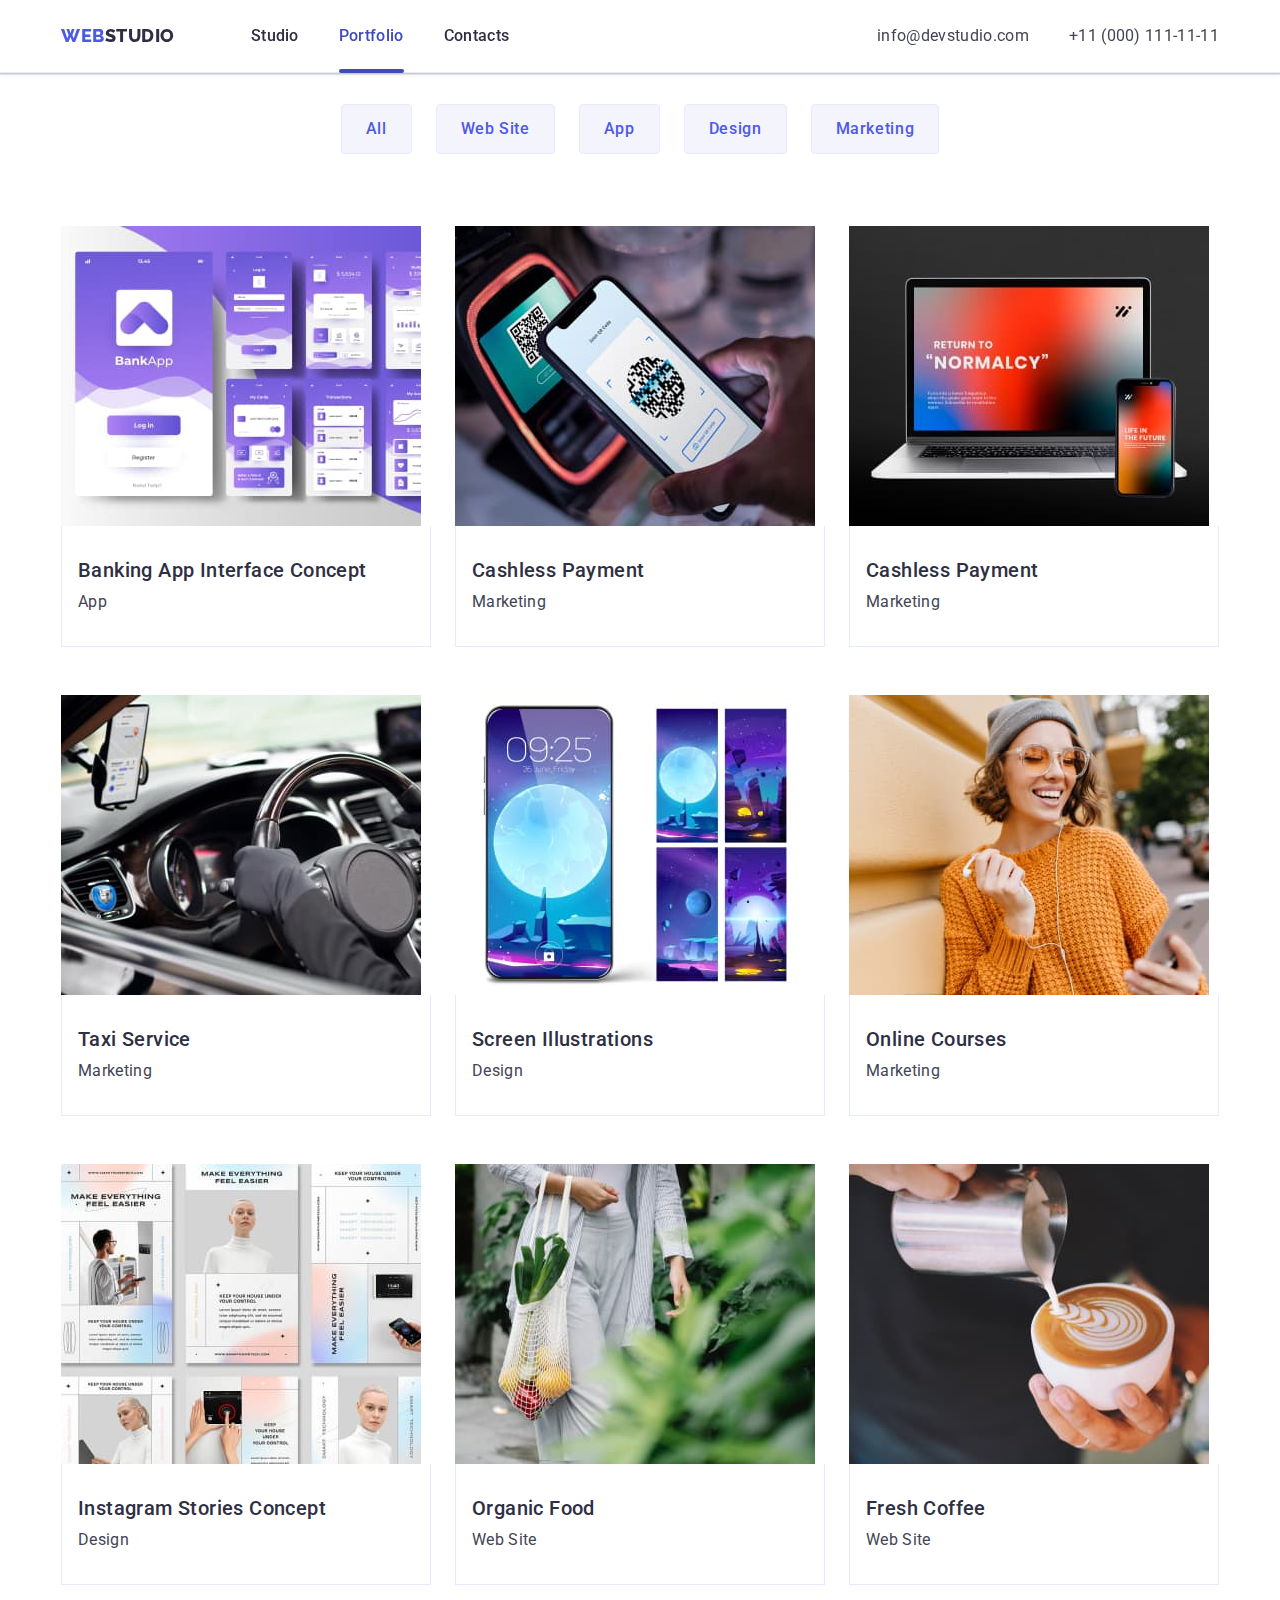
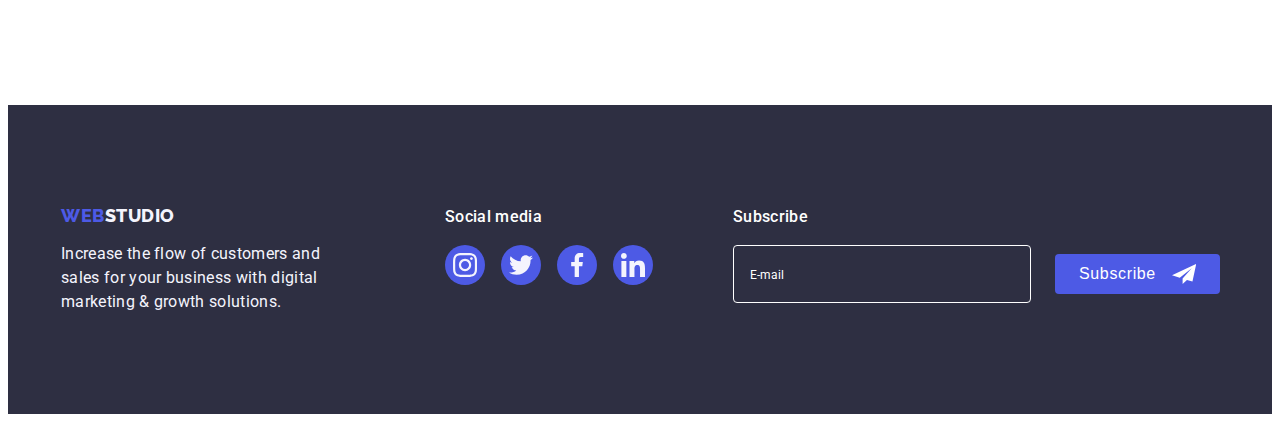
==== portfolio.html @ 30dc5c8a "Initial commit" ====
<!DOCTYPE html>
<html lang="en">
  <head>
    <meta charset="UTF-8" />
    <meta http-equiv="X-UA-Compatible" content="IE=edge" />
    <meta name="viewport" content="width=device-width, initial-scale=1.0" />
    <link rel="preconnect" href="https://fonts.googleapis.com" />
    <link rel="preconnect" href="https://fonts.gstatic.com" crossorigin />
    <link
      href="https://fonts.googleapis.com/css2?family=Raleway:wght@800&family=Roboto:wght@400;500;700;900&display=swap"
      rel="stylesheet"
    />
    <link
      rel="stylesheet"
      href="https://cdnjs.cloudflare.com/ajax/libs/modern-normalize/1.1.0/modern-normalize.min.css"
      integrity="sha512-wpPYUAdjBVSE4KJnH1VR1HeZfpl1ub8YT/NKx4PuQ5NmX2tKuGu6U/JRp5y+Y8XG2tV+wKQpNHVUX03MfMFn9Q=="
      crossorigin="anonymous"
      referrerpolicy="no-referrer"
    />
    <link rel="stylesheet" href="css/styles.css" />
    <title>Portfolio</title>
  </head>
  <body class="body body_portfolio">
    <!-- header -->
    <header class="header">
      <div class="container header-container">
        <nav class="navigation">
          <a class="logo link" href="./index.html"
            >Web<span class="studio">Studio</span>
          </a>
          <ul class="list list-navigation">
            <li class="item-nav">
              <a class="link link-nav" href="./index.html">Studio</a>
            </li>
            <li class="item-nav">
              <a class="link link-nav active-nav" href="./portfolio.html"
                >Portfolio</a
              >
            </li>
            <li class="item-nav">
              <a class="link link-nav" href="">Contacts</a>
            </li>
          </ul>
        </nav>
        <address class="address">
          <ul class="list list-contact">
            <li class="item-contact">
              <a class="link link-contact" href="mailto:info@devstudio.com"
                >info@devstudio.com</a
              >
            </li>
            <li class="item-contact">
              <a class="link link-contact" href="tel:+110001111111"
                >+11 (000) 111-11-11</a
              >
            </li>
          </ul>
        </address>
      </div>
    </header>
    <main>
      <section class="portfolio">
        <!--==== buttons====== -->
        <div class="container">
          <h1 hidden>Portfolio</h1>

          <ul class="list list-button">
            <li class="item-button">
              <button class="button-portfolio" type="button">All</button>
            </li>
            <li class="item-button">
              <button class="button-portfolio" type="button">Web Site</button>
            </li>
            <li class="item-button">
              <button class="button-portfolio" type="button">App</button>
            </li>
            <li class="item-button">
              <button class="button-portfolio" type="button">Design</button>
            </li>
            <li class="item-button">
              <button class="button-portfolio" type="button">Marketing</button>
            </li>
          </ul>

          <!-- ====filtres ==== -->
          <ul class="list list-portfolio">
            <li class="item-list-portfolio">
              <a class="link link-portfolio" href="">
                <div class="card-wrap">
                  <img
                    src="./images/portfolio-photo/add.jpg"
                    alt="picture"
                    width="360"
                    height="300"
                  />
                  <p class="text-card">
                    14 Stylish and User-Friendly App Design Concepts · Task
                    Manager App · Calorie Tracker App · Exotic Fruit Ecommerce
                    App · Cloud Storage App
                  </p>
                </div>

                <div class="category">
                  <h2 class="subtitle">Banking App Interface Concept</h2>
                  <p class="text text-portfolio">App</p>
                </div>
              </a>
            </li>
            <li class="item-list-portfolio">
              <a class="link link-portfolio" href="">
                <div class="card-wrap">
                  <img
                    src="./images/portfolio-photo/cachless-pay.jpg"
                    alt="picture"
                    width="360"
                    height="300"
                  />
                  <p class="text-card">
                    14 Stylish and User-Friendly App Design Concepts · Task
                    Manager App · Calorie Tracker App · Exotic Fruit Ecommerce
                    App · Cloud Storage App
                  </p>
                </div>

                <div class="category">
                  <h2 class="subtitle">Cashless Payment</h2>
                  <p class="text text-portfolio">Marketing</p>
                </div>
              </a>
            </li>
            <li class="item-list-portfolio">
              <a class="link link-portfolio" href="">
                <div class="card-wrap">
                  <img
                    src="./images/portfolio-photo/meditations.jpg"
                    alt="picture"
                    width="360"
                    height="300"
                  />
                  <p class="text-card">
                    14 Stylish and User-Friendly App Design Concepts · Task
                    Manager App · Calorie Tracker App · Exotic Fruit Ecommerce
                    App · Cloud Storage App
                  </p>
                </div>

                <div class="category">
                  <h2 class="subtitle">Cashless Payment</h2>
                  <p class="text text-portfolio">Marketing</p>
                </div>
              </a>
            </li>
            <li class="item-list-portfolio">
              <a class="link link-portfolio" href="">
                <div class="card-wrap">
                  <img
                    src="./images/portfolio-photo/taxi.jpg"
                    alt="picture"
                    width="360"
                    height="300"
                  />
                  <p class="text-card">
                    14 Stylish and User-Friendly App Design Concepts · Task
                    Manager App · Calorie Tracker App · Exotic Fruit Ecommerce
                    App · Cloud Storage App
                  </p>
                </div>

                <div class="category">
                  <h2 class="subtitle">Taxi Service</h2>
                  <p class="text text-portfolio">Marketing</p>
                </div>
              </a>
            </li>
            <li class="item-list-portfolio">
              <a class="link link-portfolio" href="">
                <div class="card-wrap">
                  <img
                    src="./images/portfolio-photo/illustrations.jpg"
                    alt="picture"
                    width="360"
                    height="300"
                  />
                  <p class="text-card">
                    14 Stylish and User-Friendly App Design Concepts · Task
                    Manager App · Calorie Tracker App · Exotic Fruit Ecommerce
                    App · Cloud Storage App
                  </p>
                </div>

                <div class="category">
                  <h2 class="subtitle">Screen Illustrations</h2>
                  <p class="text text-portfolio">Design</p>
                </div>
              </a>
            </li>
            <li class="item-list-portfolio">
              <a class="link link-portfolio" href="">
                <div class="card-wrap">
                  <img
                    src="./images/portfolio-photo/online-courses.jpg"
                    alt="picture"
                    width="360"
                    height="300"
                  />
                  <p class="text-card">
                    14 Stylish and User-Friendly App Design Concepts · Task
                    Manager App · Calorie Tracker App · Exotic Fruit Ecommerce
                    App · Cloud Storage App
                  </p>
                </div>

                <div class="category">
                  <h2 class="subtitle">Online Courses</h2>
                  <p class="text text-portfolio">Marketing</p>
                </div>
              </a>
            </li>
            <li class="item-list-portfolio">
              <a class="link link-portfolio" href="">
                <div class="card-wrap">
                  <img
                    src="./images/portfolio-photo/instagram.jpg"
                    alt="picture"
                    width="360"
                    height="300"
                  />
                  <p class="text-card">
                    14 Stylish and User-Friendly App Design Concepts · Task
                    Manager App · Calorie Tracker App · Exotic Fruit Ecommerce
                    App · Cloud Storage App
                  </p>
                </div>

                <div class="category">
                  <h2 class="subtitle">Instagram Stories Concept</h2>
                  <p class="text text-portfolio">Design</p>
                </div>
              </a>
            </li>
            <li class="item-list-portfolio">
              <a class="link link-portfolio" href="">
                <div class="card-wrap">
                  <img
                    src="./images/portfolio-photo/organic-food.jpg"
                    alt="picture"
                    width="360"
                    height="300"
                  />
                  <p class="text-card">
                    14 Stylish and User-Friendly App Design Concepts · Task
                    Manager App · Calorie Tracker App · Exotic Fruit Ecommerce
                    App · Cloud Storage App
                  </p>
                </div>
                <div class="category">
                  <h2 class="subtitle">Organic Food</h2>
                  <p class="text text-portfolio">Web Site</p>
                </div>
              </a>
            </li>
            <li class="item-list-portfolio">
              <a class="link link-portfolio" href="">
                <div class="card-wrap">
                  <img
                    src="./images/portfolio-photo/coffee.jpg"
                    alt="picture"
                    width="360"
                    height="300"
                  />
                  <p class="text-card">
                    14 Stylish and User-Friendly App Design Concepts · Task
                    Manager App · Calorie Tracker App · Exotic Fruit Ecommerce
                    App · Cloud Storage App
                  </p>
                </div>
                <div class="category">
                  <h2 class="subtitle">Fresh Coffee</h2>
                  <p class="text text-portfolio">Web Site</p>
                </div>
              </a>
            </li>
          </ul>
        </div>
      </section>
    </main>
    <!-- ===footer=== -->
    <footer class="footer">
      <div class="container container-footer">
        <div class="logo-footer">
          <a class="logo link logo-link" href="./index.html"
            >Web<span class="studio-footer">Studio</span>
          </a>
          <p class="text-footer">
            Increase the flow of customers and sales for your business with
            digital marketing & growth solutions.
          </p>
        </div>
        <div class="social-media">
          <p class="subtitle-footer">Social media</p>
          <ul class="list footer-social-list">
            <li class="item-footer-social-list">
              <a class="link-footer-social-list" href="">
                <svg class="icon-footer-social-list" width="24" height="24">
                  <use href="./images/icons.svg#icon-instagram"></use>
                </svg>
              </a>
            </li>
            <li class="item-footer-social-list">
              <a class="link-footer-social-list" href="">
                <svg class="icon-footer-social-list" width="24" height="24">
                  <use href="./images/icons.svg#icon-twitter"></use>
                </svg>
              </a>
            </li>
            <li class="item-footer-social-list">
              <a class="link-footer-social-list" href="">
                <svg class="icon-footer-social-list" width="24" height="24">
                  <use href="./images/icons.svg#icon-facebook"></use>
                </svg>
              </a>
            </li>
            <li class="item-footer-social-list">
              <a class="link-footer-social-list" href="">
                <svg class="icon-footer-social-list" width="24" height="24">
                  <use href="./images/icons.svg#icon-linkedin"></use>
                </svg>
              </a>
            </li>
          </ul>
        </div>
        <form class="subscribe-form">
          <p class="subtitle-footer">Subscribe</p>
          <div class="subscribe-container">
            <label class="subscribe-label">
              <input
                class="useremail-input"
                type="email"
                name="useremail"
                placeholder="E-mail"
                required
              />
            </label>
            <button class="subscribe-button" type="submit">
              Subscribe
              <svg class="subscribe-icon" width="24" height="24">
                <use href="./images/icons.svg#telegram"></use>
              </svg>
            </button>
          </div>
        </form>
      </div>
    </footer>
  </body>
</html>
---- css/styles.css ----
.body {
  font-family: "Roboto", sans-serif;
  background-color: var(--primary-background);
  color: var(--primary-color);
}
:root {
  --iris: #4D5AE5;
  --primary-color: #434455;
  --primary-background: #ffffff;
  --secondary-color: #2e2f42;
  --hover-focus: #404bbf;
  --button-color: #4d5ae5;
  --secondary-background: #f4f4fd;
  --background-modal: #FCFCFC;
  --border-color: #e7e9fc;
  --icon-color:#8e8f99;
  --secondary-hover-focus: #31d0aa;
  --transition: 250ms cubic-bezier(0.4, 0, 0.2, 1);
}
/* =====style none===== */
.list {
  list-style: none;
}
.link {
  text-decoration: none;
}
ul {
  margin: 0;
  padding: 0;
  padding-left: 0;
}
h1,
h2,
h3,
h4,
p {
  margin: 0;
  padding: 0;
}
img {
  display: block;
}
/* ===container=== */
.container {
  width: 1158px;
  padding: 0 15px;
  margin-left: auto;
  margin-right: auto;
}
/*===== header===== */
.header { 
  border-bottom: 1px solid var(--border-color);
  box-shadow:
  0px 1px 6px 0px #2E2F4214,
  0px 1px 1px 0px #2E2F4229,
  0px 2px 1px 0px #2E2F4214;
  position: fixed;
  top: 0;
  left: 0;  
  width: 100%;
  z-index: 90;
  background-color: var(--primary-background); 
}

.logo {
  font-family: "Raleway", sans-serif;
  font-weight: 800;
  font-size: 18px;
  line-height: 1.17;
  letter-spacing: 0.03em;
  text-transform: uppercase;
  color: var(--button-color);
}
.logo .studio {
  color: var(--secondary-color);
}
.link-nav {
  font-weight: 500;
  font-size: 16px;
  line-height: 1.5;
  letter-spacing: 0.02em;
  color: var(--secondary-color);
  display: block;
  padding-top: 24px;
  padding-bottom: 24px;
  position: relative;
  transition: color var(--transition);
}
.link-nav::after{
  content: '';
  width: 100%;
  height: 4px;
  border-radius: 2px;
  
  display: block;
  position: absolute;
  left: 0;
  bottom: -1px;
}
.link-nav.active-nav::after{
background-color: var(--hover-focus);
}
.active-nav{ 
  color:var(--hover-focus);
}
.contact-nav{
display: flex;
flex-direction: column;

}
.link-nav:hover,
.link-nav:focus {
  color: var(--hover-focus);

}
.address {
  font-style: normal;
}
.link-contact {
  font-style: normal;
  font-size: 16px;
  line-height: 1.5;
  letter-spacing: 0.02em;
  color: var(--primary-color);
  transition: color var(--transition);
}
.link-contact:focus,
.link-contact:hover {
  color: var(--hover-focus);
}
.logo {
  margin-right: 76px;
}
.list-navigation {
  display: flex;
  gap: 40px;
}

.list-contact {
  display: flex;
  gap: 40px;
}
.navigation {
  display: flex;
  align-items: center;
}
.header-container {
  display: flex;
  align-items: center;
  border-bottom: var(--border-color) 1px;
}
.address {
  margin-left: auto;
}
/*==== hero==== */
.hero { max-width: 1440px;
  background-image:linear-gradient(rgba(46, 47, 66, 0.7), rgba(46, 47, 66, 0.7)),
  url(../images/people-office.jpg); 
  background-repeat: no-repeat;
  background-position: center;
  background-size: cover;
  background-color: var(--secondary-color);
  padding-top: 188px;
  padding-bottom: 188px;
  margin-right: auto;
  margin-left: auto;
  margin-top: 70px;
}
.hero-title {
  font-weight: 700;
  font-size: 56px;
  line-height: 1.07;
  text-align: center;
  letter-spacing: 0.02em;
  color: var(--primary-background);

  max-width: 496px;
  text-align: center;
  margin-left: auto;
  margin-right: auto;
  margin-bottom: 48px;
}
.hero-container {
  margin-left: auto;
  margin-right: auto;
  text-align: center;
}
.hero-button {
  font-family: "Roboto", sans-serif;
  font-weight: 500;
  font-size: 16px;
  line-height: 1.5;
  letter-spacing: 0.04em;
  background: var(--button-color);
  color: var(--primary-background);
  cursor: pointer;
  min-width: 169px;
  display: block;
  margin-left: auto;
  margin-right: auto;
  padding: 16px 32px;
  box-shadow: 0px 4px 4px rgba(0, 0, 0, 0.15);
  border-radius: 4px;
  border: none;
  transition: background-color 250ms cubic-bezier(0.4, 0, 0.2, 1);
}
.hero-button:hover,
.hero-button:focus {
  background: var(--hover-focus);
}

/*====section advantages==== */
.section-title {
  font-weight: 700;
  font-size: 36px;
  line-height: 1.11;
  text-align: center;
  letter-spacing: 0.02em;
  text-transform: capitalize;
  color: var(--secondary-color);
  margin-left: auto;
  margin-right: auto;
  margin-bottom: 72px;
}
.subtitle {
  font-weight: 500;
  font-size: 20px;
  line-height: 1.2;
  letter-spacing: 0.02em;
  color: var(--secondary-color);
}
.text {
  line-height: 1.5;
  letter-spacing: 0.02em;
}
.item-advantages {
  width: 264px;
  flex-basis: calc((100% - 3 * 24px) / 4);
}
.list-advantages {
  display: flex;
  gap: 24px;
}
.subtitle {
  margin-bottom: 8px;
}
.advantages {
  padding-top: 120px;
  padding-bottom: 120px;
}
.icon-container{ 
height: 112px;
border-radius: 4px;
background-color: var(--secondary-background); 
display:flex;
justify-content: center;
align-items: center;
margin-bottom: 8px;
}

/* ====sectoin activity==== */
.list-item {
  background-color: var(--primary-background);
}
.activity-list {
  display: flex;
  gap: 24px;
}
.item-activity {
  flex-basis: calc((100% - 2 * 24px) / 3);
}
.activity {
  padding-bottom: 120px;
}
/* ====section about team===== */
.section-team {
  background-color: var(--secondary-background);
  padding-bottom: 120px;
  padding-top: 120px;
}
.list-team-item {
  background-color: var(--primary-background);
  border-radius: 0px 0px 4px 4px;
  box-shadow:0px 1px 6px rgba(46, 47, 66, 0.08),
    0px 1px 1px rgba(46, 47, 66, 0.16),
    0px 2px 1px rgba(46, 47, 66, 0.08);;
}
.list-team {
  display: flex;
  flex-wrap: wrap;
  gap: 24px;
}
.list-team-item {
  flex-basis: calc((100% - 3 * 24px) / 4);
}
.team-members {
  padding: 32px 0;
  text-align: center;
}
.social-list{
  margin-top: 8px;
}
.social-list{
display: flex;
justify-content: center;
align-items: center;
gap: 24px;
}
.icon-social-link{fill: var(--secondary-background);
}
.social-link{
width: 40px;
height: 40px;
display: flex;
justify-content: center;
align-items: center;
border-radius: 50%;
background-color: var(--button-color);
transition: background-color var(--transition);
}
.social-link:hover,
.social-link:focus{
  background-color: var(--hover-focus);
}
/* ===customers=== */

.customers{
  line-height: 1.1
}
.section-customers{
padding-top: 120px;
padding-bottom: 120px;
margin-left: auto;
margin-right: auto;
}
.link-customers{
width: 168px;
height: 88px;
display: flex;
justify-content: center;
align-items: center;
border: 1px solid var(--icon-color);
color: var(--icon-color);
border-radius: 4px;
transition: border-color 250ms cubic-bezier(0.4, 0, 0.2, 1),
  color 250ms cubic-bezier(0.4, 0, 0.2, 1);
}
.list-customers{
margin-top: 72px;
display: flex;
justify-content: center;
align-items: center;
gap: 24px;
}
.icon-customers{
  fill:currentColor;
}
.link-customers:hover,
.link-customers:focus{
color: var(--hover-focus);
}
.link-customers:hover,
.link-customers:focus{
border-color: var(--hover-focus);}
/* footer */
.studio-footer {
  color: var(--secondary-background);
}
.text-footer {
  font-weight: 400;
  font-size: 16px;
  line-height: 1.5;
  letter-spacing: 0.02em;
  color: var(--secondary-background);
}
.footer {
  background: var(--secondary-color);
  padding-top: 100px;
  padding-bottom: 100px;
}
.logo-link {
  display: inline-block;
  margin-bottom: 16px;
}
.text-footer {
  width: 264px;
}
.subtitle-footer{
  font-weight: 500;
  font-size: 16px;
  line-height: 1.5;
  letter-spacing: 0.02em;
  color: var(--primary-background);
  margin-bottom: 16px;
}
.container-footer{
  display: flex;
  align-items: baseline;
}
.logo-footer {
  margin-right: 120px;
}
.footer-social-list{
  display: flex;
  align-items: center;
  gap: 16px;
}

.link-footer-social-list{
  width: 40px;
  height: 40px;
  display: flex;
  justify-content: center;
  align-items: center;
  border-radius: 50%;
  background-color: var(--button-color);
  transition: background-color var(--transition);
}
.icon-footer-social-list{
  fill: var(--secondary-background)
}
.link-footer-social-list:hover,
.link-footer-social-list:focus{
  background-color: var(--secondary-hover-focus);
}
.subscribe-form {
  margin-left: 80px; 
}
.useremail-input {
  min-width: 264px;
  min-height: 40px;
  border: 1px solid var(--primary-background);
  background-color: var(--secondary-color);
  padding: 8px  16px;
  border-radius: 4px;
  color: var(--primary-background);
  transition: border-color var(--transition);
}
.useremail-input::placeholder{
  font-family: "Roboto", sans-serif;
  font-weight: 400;
    font-size: 12px;
    line-height: 2;
    color: var(--primary-background);
}
.subscribe-container{
  display: flex;
  align-items: baseline;
  gap: 24px;
}
.useremail-input:focus{
  border-color: var(--hover-focus);
  outline: none;
}
.subscribe-button{
  font-weight: 500;
  font-size: 16px;
  line-height: 1.5;
  letter-spacing: 0.04em;
  min-width: 165px;
  padding: 8px 24px;
  background-color: var(--iris);
  color: var(--primary-background);
  border-radius: 4px;
  display: flex;
  align-items: center;
  gap: 16px;
  transition: background-colol var(--transition);
  border: none;
}
.subscribe-button:hover,
.subscribe-button:focus{
  background-color: var(--hover-focus);
}
.subscribe-icon{
  fill: var(--primary-background);
}

/* ====portfolio==== */
.button-portfolio {
  font-family: "Roboto", sans-serif;
  background: var(--secondary-background);
  font-weight: 500;
  font-size: 16px;
  line-height: 1.5;
  letter-spacing: 0.04em;
  color: var(--button-color);
  cursor: pointer;
  border: 1px solid var(--border-color);
  border-radius: 4px;
  padding: 12px 24px;
  transition: color var(--transition),
    background-color var(--transition),
    border-color var(--transition),
    box-shadow var(--transition);
}
.item-button{
  transition:background-color var(--transition),
  color var(--transition),border-color var(--transition);
}
.button-portfolio:hover,
.button-portfolio:focus {
  background: var(--hover-focus);
  color: var(--primary-background);
  border: 1px solid transparent;
  box-shadow: 0px 2px 2px 0px #0000001F,
   0px 2px 1px 0px #00000014, 0px 3px 1px 0px #0000001A;
}
.list-button {
  display: flex;
  gap: 24px;
  justify-content: center;
  margin-bottom: 72px;
}
.text-portfolio {
  color: var(--primary-color);
}
.list-portfolio {
  display: flex;
  flex-wrap: wrap;
  column-gap: 24px;
  row-gap: 48px;
}
.item-list-portfolio {
  width: calc((100% - 48px) / 3);
}
.portfolio {
  padding-bottom: 120px;
  padding-top: 96px;
}
.category {
  padding: 32px 16px;
  border: 1px solid var(--border-color);
  border-top: none;
}
.link-portfolio{
  display: block;
}
.link-portfolio{ 
  transition:box-shadow var(--transition);
}
.link-portfolio:hover,
.link-portfolio:focus{
  box-shadow: 0px 1px 6px rgba(46, 47, 66, 0.08),
  0px 1px 1px rgba(46, 47, 66, 0.16),
  0px 2px 1px rgba(56, 60, 141, 0.08)
}
.text-card{
  font-weight: 400;
  font-size: 16px;
  line-height: 1.5;
  letter-spacing: 0.02em;
  color: var(--secondary-background);
  background-color: var(--iris);
  padding: 40px 32px;
  position: absolute;
  top: 0;
  left: 0;
  width: 100%;
  height: 100%;
  transform: translateY(100%);
  overflow: auto;
  transition: transform var(--transition);
}
.card-wrap{
  position: relative;
  overflow: hidden;
}
.link-portfolio:hover .text-card,
.link-portfolio:focus .text-card{
  transform: translateY(0%);
}
/* ======modal-window====== */
.backdrop{
  position:fixed ;
  top: 0;
  left: 0;
  width: 100%;
  height: 100%;
  z-index: 100;
  background-color: rgba(46, 47, 66, 0.4);
  transition: opacity var(--transition),
  visibility var(--transition);
}
.modal-window{
  width: 408px;
  min-height: 584px;
  background-color: var(--background-modal);
  box-shadow: 0px 1px 1px rgba(0, 0, 0, 0.14),
   0px 1px 3px rgba(0, 0, 0, 0.12), 0px 2px 1px
   rgba(0, 0, 0, 0.2);
  border-radius: 4px;
  position: absolute;
  top: 50%;
  left: 50%;
  transform: translate(-50%,-50%);
  transition: transform var(--transition);
}
.modal-close-btm{
  display: block;
  width: 24px;
  height: 24px;
  background-color: var(--border-color);
  border: 1px solid rgba(0, 0, 0, 0.1);
  border-radius: 50%;
  padding: 0;
  cursor: pointer;
  display: flex;
  justify-content: center;
  align-items: center;
  position: absolute;
  top: 24px;
  right: 24px;
  transition: background-color var(--transition)
  border var(--transition); 
  transition: background-color var(--transition), 
  border var(--transition);
}
.modal-icon{
  fill: var(--secondary-color) ;
  transition: fill var(--transition);
}
.modal-close-btm:hover,
.modal-close-btm:focus{
  background-color: var(--hover-focus);
  border: none;
}
.modal-close-btm:hover>.modal-icon,
.modal-close-btm:focus>.modal-icon {
  fill: var(--primary-background);
}
.is-hidden{
  visibility:hidden;
  opacity: 0;
  pointer-events: none;
}
.wrap-modal-icon{
  display: block;
  position: relative;
}
.icon-contact{
  position: absolute;
  top:50%;
  left:19px;
  transform: translate(-50% ,-50%);
}
.modal-form{
  padding: 72px 24px 24px;
}
.title-modal{
    font-weight: 500;
    font-size: 16px;
    line-height: 1.5;  
    letter-spacing: 0.02em;
    color: var(--secondary-color);
    margin-bottom: 16px;
}
.text-modal{
  display: block;
    font-weight: 400;
    font-size: 12px;
    line-height: 1.17;
    letter-spacing: 0.04em;
    color:var(--icon-color);
    margin-bottom: 4px;
}
.modal-active-field{
  display: block;
  margin-bottom: 8px;
}
.modal-form-input{
  width: 100%;
  padding: 8px 38px;
  transition: border-color var(--transition);
  border: 1px solid var(--secondary-color);
  border-radius: 4px;
}
.modal-form-input:focus{
  border-color: var(--iris);
  outline: none;
}
.icon-contact{
  fill:var(--secondary-color);
  transition: fill var(--transition);
}
.modal-form-input:focus+.icon-contact{
  fill: var(--iris); 
}
.modal-form-message{
  resize: none;
  width: 100%;
  min-height: 120px;
  border: 1px solid var(--secondary-color);
  border-radius: 4px;
  transition: border-color var(--transition);
  padding: 8px 16px;
}
.modal-form-message:focus
{border-color: var(--iris);
 outline: none;
}
.modal-form-message::placeholder{
  font-weight: 400;
  font-size: 12px;
  line-height: 1.17;
  letter-spacing: 0.04em;
  color:rgba(46, 47, 66, 0.4);
}
.modal-checkbox::before{
  content:'' ;
  display: block;
  width: 16px;
  height: 16px;
  cursor: pointer;
  border: 1px solid var(--secondary-color);
  border-radius: 2px;
  margin-right: 8px;
}
.modal-checkbox{
  position: relative;
  font-weight: 400;
  font-size: 12px;
  line-height: 1.17;
  letter-spacing: 0.04em;
  color:  var(--icon-color);
  display: flex;
  align-items: center;
  margin-bottom: 24px;
}
.icon-agree{
  position: absolute;
  top: 4px;
  left: 3px; ; 
  transform: translate(-50% -50%);
  fill: var(--primary-background);
  transition: fill var(--transition);
}
.hidden-checkbox:focus+.modal-checkbox::before{
  background-color: var(--iris);
}
.hidden-checkbox{ 
  width: 1px;
  height: 1px;
  opacity: 0;
  pointer-events: none;
  
}
.link-modal:hover,
.link-modal:focus{
  color: var(--hover-focus) ;
}
.link-modal{
  transition: color var(--transition);
  color: var(--iris);
}
 .button-send{
    font-weight: 500;
    font-size: 16px;
    line-height: 1.5;
    letter-spacing: 0.04em;
    margin-left: auto;
    margin-right: auto;
    display: flex;
    justify-content: center;
    align-self: center;
    color: var(--primary-background);
    background-color: var(--iris);
    padding: 16px 32px;
    box-shadow: 0px 4px 4px rgba(0, 0, 0, 0.15);
    border-radius: 4px;
    border: none;
    min-width: 169px;
    transition: background-color var(--transition);
 }
 .button-send:focus,
 .button-send:hover{
  background-color: var(--hover-focus);
 }
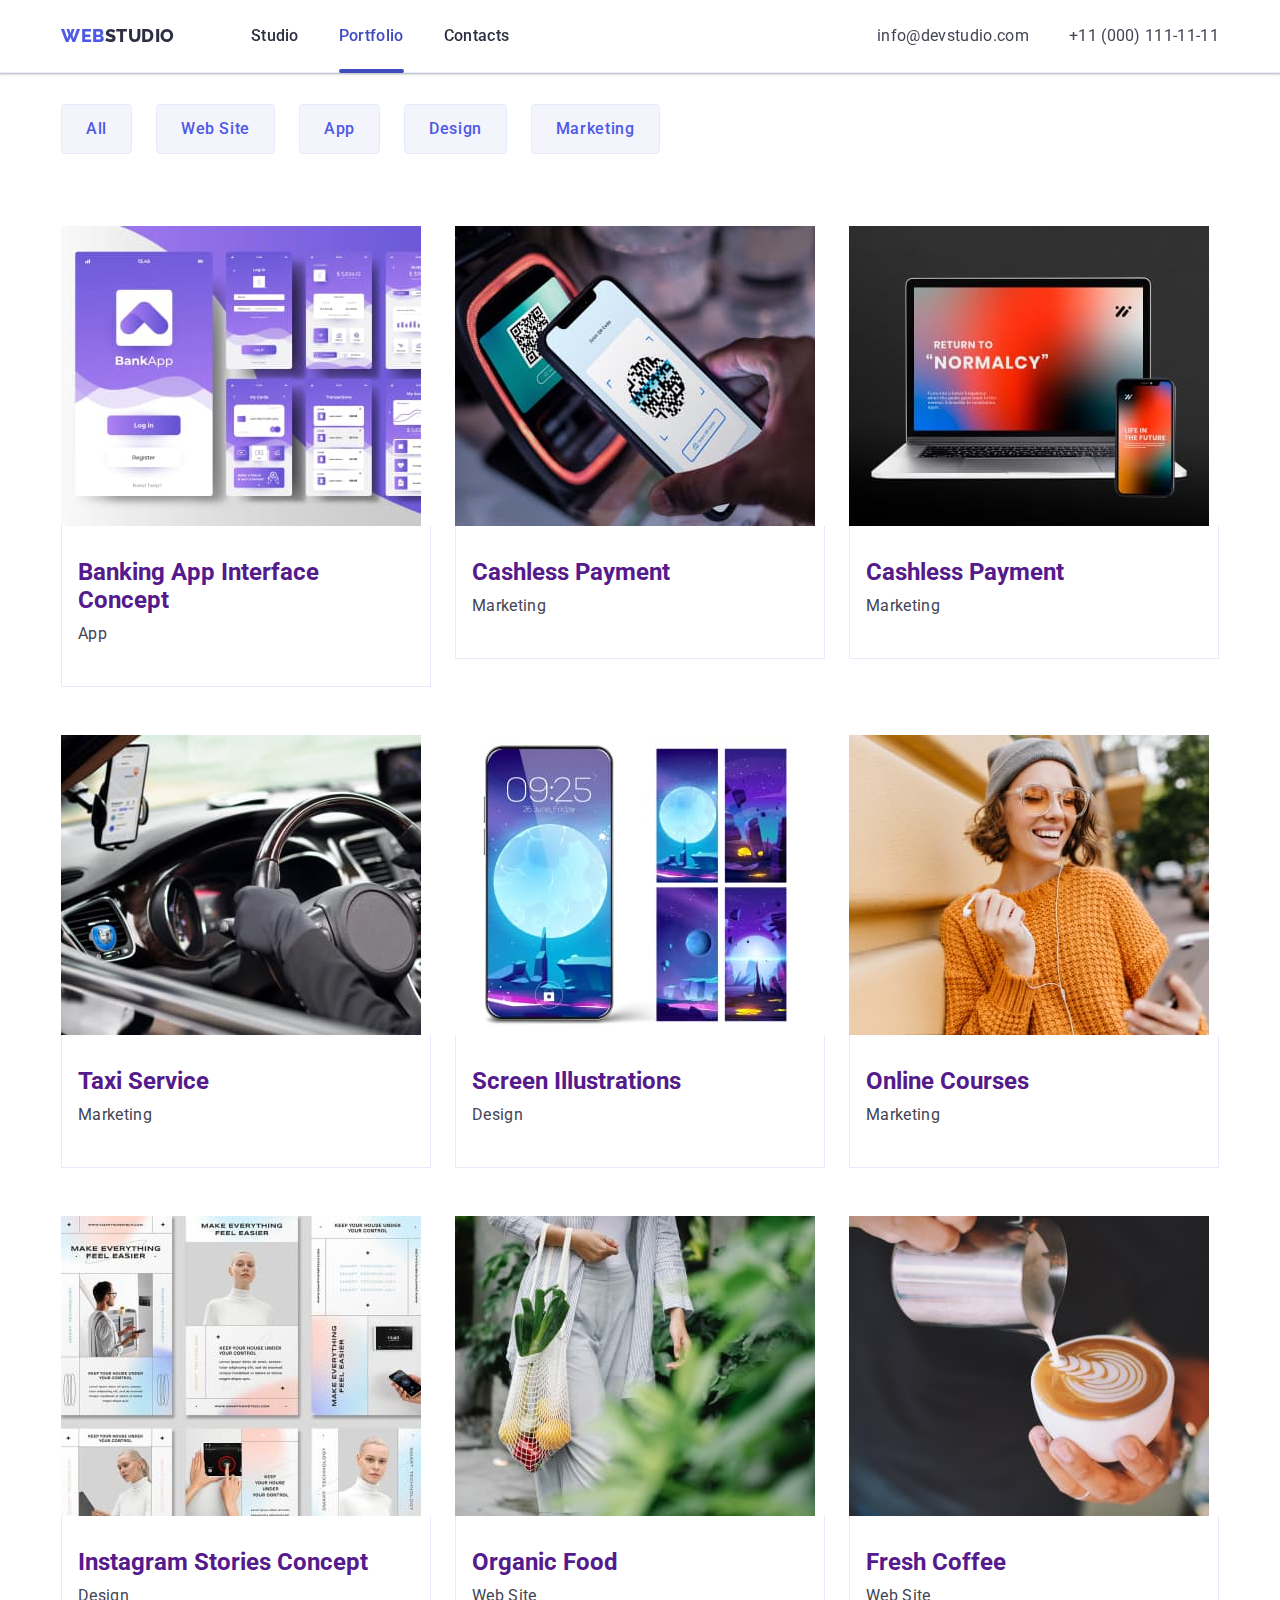
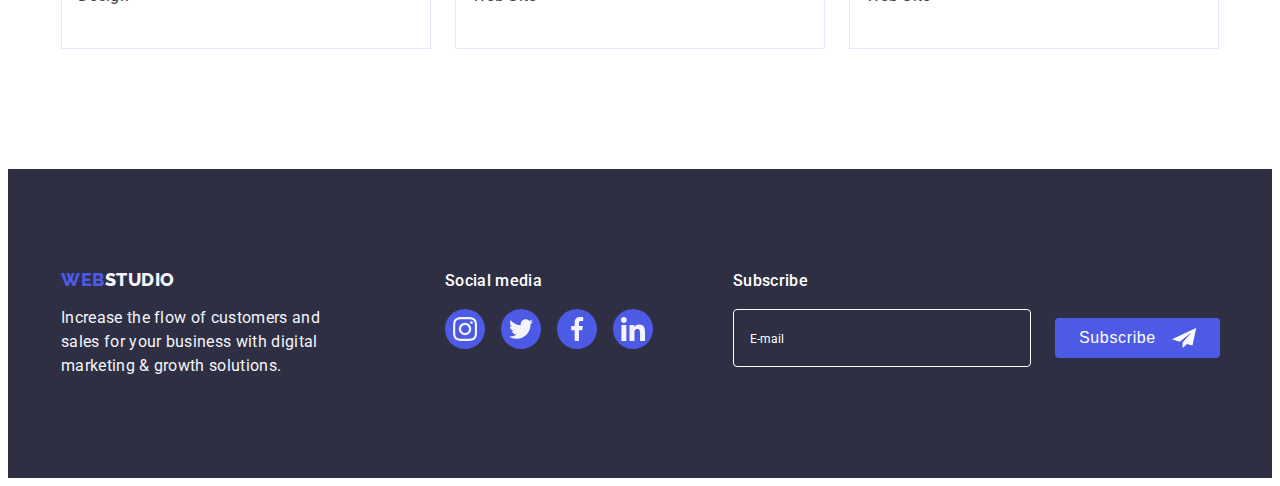
==== commit 7dbb2e0a: "stars portfolio" ====
--- a/portfolio.html
+++ b/portfolio.html
@@ -42,6 +42,16 @@
             </li>
           </ul>
         </nav>
+        <button
+          class="modal-open-btn js-open-menu"
+          type="button"
+          aria-expanded="false"
+          aria-controls="mobile-menu"
+        >
+          <svg class="modal-open-btn-icon" width="32" height="32">
+            <use href="./images/icons.svg#burger-icon"></use>
+          </svg>
+        </button>
         <address class="address">
           <ul class="list list-contact">
             <li class="item-contact">
@@ -56,6 +66,70 @@
             </li>
           </ul>
         </address>
+            <div class="mobile-menu js-menu-container" id="mobile-menu">
+          <div class="container mobile-menu-container">
+            <button class="mobile-close-btn js-close-menu">
+              <svg class="mobile-close-btn-icon" width="8" height="8">
+                <use href="./images/icons.svg#vector-modal"></use>
+              </svg>
+            </button>
+            <ul class="list list-menu">
+              <li class="item-list-menu">
+                <a class="link link-menu active-nav" href="./index.html">Studio</a>
+              </li>
+              <li class="item-list-menu">
+                <a class="link link-menu" href="./portfolio.html">Portfolio</a>
+              </li>
+              <li class="item-list-menu">
+                <a class="link link-menu" href="">Contacts</a>
+              </li>
+            </ul>
+            <ul class="list contacts">
+              <li class="item-contacts-tel">
+                <a class="link link-contact link-tel active-nav" href="tel:+110001111111"
+                  >+11 (000) 111-11-11</a
+                >
+              </li>
+              <li class="item-contacts">
+                <a
+                  class="link link-contact link-email"
+                  href="mailto:info@devstudio.com"
+                  >info@devstudio.com</a
+                >
+              </li>
+            </ul>
+            <ul class="list mobile-social-list">
+              <li class="mobile-social-list-item">
+                <a class="mobile-social-link" href="">
+                  <svg class="mobile-icon-social-link" width="24" height="24">
+                    <use href="./images/icons.svg#icon-instagram"></use>
+                  </svg>
+                </a>
+              </li>
+              <li class="mobile-social-list-item">
+                <a class="mobile-social-link" href="">
+                  <svg class="mobile-icon-social-link" width="24" height="24">
+                    <use href="./images/icons.svg#icon-twitter"></use>
+                  </svg>
+                </a>
+              </li>
+              <li class="mobile-social-list-item">
+                <a class="mobile-social-link" href="">
+                  <svg class="mobile-icon-social-link" width="24" height="24">
+                    <use href="./images/icons.svg#icon-facebook"></use>
+                  </svg>
+                </a>
+              </li>
+              <li class="mobile-social-list-item">
+                <a class="mobile-social-link" href="">
+                  <svg class="mobile-icon-social-link" width="24" height="24">
+                    <use href="./images/icons.svg#icon-linkedin"></use>
+                  </svg>
+                </a>
+              </li>
+            </ul>
+          </div>
+        </div>
       </div>
     </header>
     <main>
@@ -64,7 +138,7 @@
         <div class="container">
           <h1 hidden>Portfolio</h1>
 
-          <ul class="list list-button">
+          <ul class="list list-button button-container">
             <li class="item-button">
               <button class="button-portfolio" type="button">All</button>
             </li>
@@ -88,6 +162,10 @@
               <a class="link link-portfolio" href="">
                 <div class="card-wrap">
                   <img
+                   srcset="
+                  ./images/portfolio-photo/add.jpg 1x,
+                  ./images/portfolio-photo/add@2x.jpg 2x
+                "
                     src="./images/portfolio-photo/add.jpg"
                     alt="picture"
                     width="360"
@@ -110,6 +188,10 @@
               <a class="link link-portfolio" href="">
                 <div class="card-wrap">
                   <img
+                   srcset="
+                  ./images/portfolio-photo/cachless-pay.jpg 1x,
+                  ./images/portfolio-photo/cachless-pay@2x.jpg 2x
+                "
                     src="./images/portfolio-photo/cachless-pay.jpg"
                     alt="picture"
                     width="360"
@@ -132,6 +214,10 @@
               <a class="link link-portfolio" href="">
                 <div class="card-wrap">
                   <img
+                   srcset="
+                  ./images/portfolio-photo/meditations.jpg 1x,
+                  ./images/portfolio-photo/meditations@2x.jpg 2x
+                "
                     src="./images/portfolio-photo/meditations.jpg"
                     alt="picture"
                     width="360"
@@ -154,6 +240,10 @@
               <a class="link link-portfolio" href="">
                 <div class="card-wrap">
                   <img
+                   srcset="
+                  ./images/portfolio-photo/taxi.jpg 1x,
+                  ./images/portfolio-photo/taxi@2x.jpg 2x
+                "
                     src="./images/portfolio-photo/taxi.jpg"
                     alt="picture"
                     width="360"
@@ -176,6 +266,10 @@
               <a class="link link-portfolio" href="">
                 <div class="card-wrap">
                   <img
+                   srcset="
+                  ./images/portfolio-photo/illustrations.jpg 1x,
+                  ./images/portfolio-photo/illustrations@2x.jpg 2x
+                "
                     src="./images/portfolio-photo/illustrations.jpg"
                     alt="picture"
                     width="360"
@@ -198,6 +292,10 @@
               <a class="link link-portfolio" href="">
                 <div class="card-wrap">
                   <img
+                   srcset="
+                  ./images/portfolio-photo/online-courses.jpg 1x,
+                  ./images/portfolio-photo/online-courses@2x.jpg 2x
+                "
                     src="./images/portfolio-photo/online-courses.jpg"
                     alt="picture"
                     width="360"
@@ -220,6 +318,10 @@
               <a class="link link-portfolio" href="">
                 <div class="card-wrap">
                   <img
+                   srcset="
+                  ./images/portfolio-photo/instagram.jpg 1x,
+                  ./images/portfolio-photo/instagram@2x.jpg 2x
+                "
                     src="./images/portfolio-photo/instagram.jpg"
                     alt="picture"
                     width="360"
@@ -242,6 +344,10 @@
               <a class="link link-portfolio" href="">
                 <div class="card-wrap">
                   <img
+                   srcset="
+                  ./images/portfolio-photo/organic-food.jpg 1x,
+                  ./images/portfolio-photo/organic-food@2x.jpg 2x
+                "
                     src="./images/portfolio-photo/organic-food.jpg"
                     alt="picture"
                     width="360"
@@ -263,6 +369,10 @@
               <a class="link link-portfolio" href="">
                 <div class="card-wrap">
                   <img
+                   srcset="
+                  ./images/portfolio-photo/coffee.jpg 1x,
+                  ./images/portfolio-photo/coffee@2x.jpg 2x
+                "
                     src="./images/portfolio-photo/coffee.jpg"
                     alt="picture"
                     width="360"
@@ -351,5 +461,6 @@
         </form>
       </div>
     </footer>
+    <script defer src="./js/mobile-menu.js"></script>
   </body>
 </html>
--- a/css/styles.css
+++ b/css/styles.css
@@ -4,6 +4,7 @@
   color: var(--primary-color);
 }
 :root {
+  --navy-blue: #2E2F42;
   --iris: #4D5AE5;
   --primary-color: #434455;
   --primary-background: #ffffff;
@@ -40,28 +41,209 @@
 img {
   display: block;
 }
+/*------------- header style------------------ */
 /* ===container=== */
 .container {
-  width: 1158px;
-  padding: 0 15px;
+  width: 100%;
   margin-left: auto;
   margin-right: auto;
-}
-/*===== header===== */
-.header { 
-  border-bottom: 1px solid var(--border-color);
-  box-shadow:
-  0px 1px 6px 0px #2E2F4214,
-  0px 1px 1px 0px #2E2F4229,
-  0px 2px 1px 0px #2E2F4214;
-  position: fixed;
-  top: 0;
-  left: 0;  
-  width: 100%;
-  z-index: 90;
-  background-color: var(--primary-background); 
-}
-
+  padding-left: 15px;
+  padding-right: 15px;
+}
+@media  screen and (min-width:428px) {
+  .container {
+    width: 428px;
+    
+  }
+}
+@media screen and (min-width: 768px){
+  .container{
+    width: 768px;
+  }
+}
+@media screen and (min-width:1158px) {
+  .container{
+    width: 1158px;
+  }
+}
+@media screen and (max-width: 767px) {
+  .list-navigation{
+    display: none;
+  }
+  .address{ 
+    display: none;
+  }
+  .container{
+    padding-left: 16px;
+    padding-right: 16px;
+  }
+
+    .modal-open-btn {
+      margin-left: auto;
+      border: 0;
+      background-color: transparent;
+      padding: 0;
+      line-height: 0;
+      display: block;
+      padding: 24px 0 22px;
+    }
+  
+    .modal-open-btn-icon {
+      fill: var(--secondary-color)
+    }
+  
+    .mobile-menu {
+      position: fixed;
+      top: 0;
+      left: 0;
+      width: 100%;
+      height: 100%;
+      background-color: var(--primary-background);
+      opacity: 0;
+      visibility: hidden;
+      pointer-events: none;
+      transition: opasity var(--transition),
+      visibility var(--transition);
+      padding: 24px;
+  
+    }
+  
+    .mobile-menu-container {
+      position: relative;
+      padding: 55px 11px 16px 16px;
+      display: flex;
+      flex-direction: column;
+      height: 100%;
+    }
+  
+    .mobile-close-btn {
+      position: absolute;
+      top: 0;
+      right: 0;
+      width: 24px;
+      height: 24px;
+      border-radius: 50%;
+      background-color: transparent;
+      border: 1px solid var(--border-color);
+      padding: 0;
+      cursor: pointer;
+      display: flex;
+      align-items: center;
+      justify-content: center;
+      transition: background-color var(--transition),
+        border var(--transition);
+    }
+  
+    .mobile-close-btn {
+      fill: var(--secondary-color);
+      transition: fill var(--transition);
+    }
+  
+    .mobile-close-btn:hover,
+    .mobile-close-btn:focus {
+      background-color: var(--hover-focus);
+      border: none;
+    }
+  
+    .mobile-close-btn:hover>.mobile-close-btn-icon,
+    .mobile-close-btn:focus>.mobile-close-btn-icon {
+      fill: var(--primary-background);
+    }
+  
+    .item-list-menu:not(:last-child) {
+      margin-bottom: 40px;
+    }
+    
+    .link-menu {
+      font-weight: 700;
+      font-size: 36px;
+      line-height: 1.11;
+      letter-spacing: 0.02em;
+      color: var(--secondary-color);
+      transition: color var(--transition);
+    }
+    
+        .active-nav {
+          color: var(--hover-focus);
+        }
+    .item-list-menu>.link-menu:hover,
+    .item-list-menu>.link-menu:focus {
+      color: var(--hover-focus);
+    }
+  
+    .list-menu {
+      margin-bottom: auto;
+    }
+  
+    .link-tel {
+      font-weight: 700;
+      font-size: 36px;
+      line-height: 1.11;
+      letter-spacing: 0.02em;
+      text-transform: capitalize;
+  
+    }
+  
+    .item-contacts-tel {
+      margin-bottom: 40px;
+    }
+  
+    .link-email {
+      font-weight: 500;
+      font-size: 20px;
+      line-height: 1.2;
+      letter-spacing: 0.02em;
+      color: var(--primary-color);
+  
+      transition: color var(--transition);
+    }
+  
+    .link-contact:hover,
+    .link-contact:focus {
+      color: var(--hover-focus);
+    }
+  
+    .contacts {
+      margin-bottom: 48px;
+    }
+  
+    .social-list {
+      margin-top: 8px;
+    }
+  
+    .mobile-social-list {
+      display: flex;
+      justify-content: space-between;
+      align-items: center;
+  
+    }
+  
+    .mobile-icon-social-link {
+      fill: var(--secondary-background);
+    }
+  
+    .mobile-social-link {
+      width: 40px;
+      height: 40px;
+      display: flex;
+      justify-content: center;
+      align-items: center;
+      border-radius: 50%;
+      background-color: var(--button-color);
+      transition: background-color var(--transition);
+    }
+  
+    .mobile-social-link:hover,
+    .mobile-social-link:focus {
+      background-color: var(--hover-focus);
+    }
+  
+    .mobile-menu.is-open {
+      opacity: 1;
+      visibility: visible;
+      pointer-events: auto;
+    }
+}
 .logo {
   font-family: "Raleway", sans-serif;
   font-weight: 800;
@@ -71,120 +253,155 @@
   text-transform: uppercase;
   color: var(--button-color);
 }
+
 .logo .studio {
   color: var(--secondary-color);
 }
-.link-nav {
-  font-weight: 500;
-  font-size: 16px;
-  line-height: 1.5;
-  letter-spacing: 0.02em;
-  color: var(--secondary-color);
-  display: block;
-  padding-top: 24px;
-  padding-bottom: 24px;
-  position: relative;
-  transition: color var(--transition);
-}
-.link-nav::after{
-  content: '';
+.header {
+  position: fixed;
+  top: 0;
+  left: 0;
   width: 100%;
-  height: 4px;
-  border-radius: 2px;
-  
-  display: block;
-  position: absolute;
-  left: 0;
-  bottom: -1px;
-}
-.link-nav.active-nav::after{
-background-color: var(--hover-focus);
-}
-.active-nav{ 
-  color:var(--hover-focus);
-}
-.contact-nav{
-display: flex;
-flex-direction: column;
-
-}
-.link-nav:hover,
-.link-nav:focus {
-  color: var(--hover-focus);
-
-}
-.address {
-  font-style: normal;
-}
-.link-contact {
-  font-style: normal;
-  font-size: 16px;
-  line-height: 1.5;
-  letter-spacing: 0.02em;
-  color: var(--primary-color);
-  transition: color var(--transition);
-}
-.link-contact:focus,
-.link-contact:hover {
-  color: var(--hover-focus);
-}
-.logo {
-  margin-right: 76px;
-}
-.list-navigation {
-  display: flex;
-  gap: 40px;
-}
-
-.list-contact {
-  display: flex;
-  gap: 40px;
-}
-.navigation {
+  z-index: 90;
+  background-color: var(--primary-background);
+}
+.header-container{
   display: flex;
   align-items: center;
-}
-.header-container {
-  display: flex;
-  align-items: center;
-  border-bottom: var(--border-color) 1px;
-}
-.address {
-  margin-left: auto;
-}
+  justify-content: center;
+}
+@media screen and (min-width:768px) {
+  .modal-open-btn{
+    display:none;
+  }
+  .mobile-menu{
+    display: none;
+  }
+ .header-container {
+      border-bottom: var(--border-color) 1px;
+      display: flex;
+        align-self: center;
+        justify-content: center;
+  }
+}
+@media screen and (min-width:768px) {
+  .header{
+    border-bottom: 1px solid var(--border-color);
+      box-shadow:
+        0px 1px 6px 0px #2E2F4214,
+        0px 1px 1px 0px #2E2F4229,
+        0px 2px 1px 0px #2E2F4214;
+  }
+    .link-nav {
+      font-weight: 500;
+      font-size: 16px;
+      line-height: 1.5;
+      letter-spacing: 0.02em;
+      color: var(--secondary-color);
+      display: block;
+      padding-top: 24px;
+      padding-bottom: 24px;
+      position: relative;
+      transition: color var(--transition);
+    }
+  
+    .link-nav::after {
+      content: '';
+      width: 100%;
+      height: 4px;
+      border-radius: 2px;
+  
+      display: block;
+      position: absolute;
+      left: 0;
+      bottom: -1px;
+    }
+  
+    .link-nav.active-nav::after {
+      background-color: var(--hover-focus);
+    }
+  
+    .active-nav {
+      color: var(--hover-focus);
+    }
+  
+    .link-nav:hover,
+    .link-nav:focus {
+      color: var(--hover-focus);
+  
+    }
+  
+    .address {
+      font-style: normal;
+    }
+  
+    .link-contact {
+      font-style: normal;
+      font-size: 16px;
+      line-height: 1.5;
+      letter-spacing: 0.02em;
+      color: var(--primary-color);
+      transition: color var(--transition);
+    }
+  
+    .link-contact:focus,
+    .link-contact:hover {
+      color: var(--hover-focus);
+    }
+  
+    .list-navigation {
+      display: flex;
+      gap: 40px;
+    }
+    
+    .navigation {
+      display: flex;
+      align-items: center;
+    }
+    .logo {
+     margin-right: 76px;
+    }
+   .address {
+     margin-left: auto;
+   }
+}
+@media screen and (min-width:1158px) {
+  .list-contact {
+      display: flex;
+      gap: 40px;
+      align-items: center;
+      justify-content: center;
+    }
+        
+}
+  
 /*==== hero==== */
-.hero { max-width: 1440px;
-  background-image:linear-gradient(rgba(46, 47, 66, 0.7), rgba(46, 47, 66, 0.7)),
-  url(../images/people-office.jpg); 
+.hero {
+  background-image: linear-gradient(rgba(46, 47, 66, 0.7), rgba(46, 47, 66, 0.7)),
+    url(../images/mobal-photo/Dark-bg.jpg); 
   background-repeat: no-repeat;
   background-position: center;
   background-size: cover;
   background-color: var(--secondary-color);
-  padding-top: 188px;
-  padding-bottom: 188px;
+  padding-top: 112px;
+  padding-bottom: 112px;
   margin-right: auto;
   margin-left: auto;
   margin-top: 70px;
-}
-.hero-title {
-  font-weight: 700;
-  font-size: 56px;
-  line-height: 1.07;
-  text-align: center;
-  letter-spacing: 0.02em;
-  color: var(--primary-background);
-
-  max-width: 496px;
-  text-align: center;
-  margin-left: auto;
-  margin-right: auto;
-  margin-bottom: 48px;
+  max-width: 1440px;
+}
+@media screen and (min-width:1158px) {
+  .hero {
+    padding-top: 188px;
+    padding-bottom: 188px;
+  }
 }
 .hero-container {
   margin-left: auto;
   margin-right: auto;
   text-align: center;
 }
+
 .hero-button {
   font-family: "Roboto", sans-serif;
   font-weight: 500;
@@ -204,62 +421,202 @@
   border: none;
   transition: background-color 250ms cubic-bezier(0.4, 0, 0.2, 1);
 }
+
 .hero-button:hover,
 .hero-button:focus {
   background: var(--hover-focus);
 }
+@media screen and (max-width:767px) {
+  
+  .hero-title {
+    font-weight: 700;
+    font-size: 36px;
+    line-height: 1.11;
+    text-align: center;
+    letter-spacing: 0.02em;
+    color: var(--primary-background);
+
+    max-width: 320px;
+    text-align: center;
+    margin-left: auto;
+    margin-right: auto;
+    margin-bottom: 72px;
+  }
+}
+@media screen and (min-device-pixel-ratio) and (max-width:767px),
+       screen and (min-resolution: 192dpi) and (max-width:767px),
+       screen and (min-resolution: 2dppx) and (max-width:767px) {
+  .hero{
+    background-image: linear-gradient(rgba(46, 47, 66, 0.7), rgba(46, 47, 66, 0.7)),
+        url(../images/mobal-photo/Dark-bg@2x.jpg);
+  }
+}
+@media screen and (min-width:768px) {
+   .hero {
+    background-image: linear-gradient(rgba(46, 47, 66, 0.7), rgba(46, 47, 66, 0.7)),
+      url(../images/tablet-photo/background-tab.jpg);
+   }
+    .hero-title { 
+    font-weight: 700;
+      font-size: 56px;
+      line-height: 1.07;
+      text-align: center;
+      letter-spacing: 0.02em;
+      color: var(--primary-background);
+      max-width: 496px;
+      text-align: center;
+      margin-left: auto;
+      margin-right: auto;
+      margin-bottom: 36px;
+    }
+}
+
+@media screen and (min-device-pixel-ratio) and (min-width:768px),
+screen and (min-resolution: 192dpi) and (min-width:768px),
+screen and (min-resolution: 2dppx) and (min-width:768px) {
+  .hero {
+    background-image: linear-gradient(rgba(46, 47, 66, 0.7), rgba(46, 47, 66, 0.7)),
+      url(../images/tablet-photo/background-tab@2x.jpg);
+      }
+ }
+@media screen and (min-width:1158px) {
+  .hero {
+    background-image: linear-gradient(rgba(46, 47, 66, 0.7), rgba(46, 47, 66, 0.7)),
+      url(../images/desk-top-photo/people-office.jpg);
+  }
+}
+
+@media screen and (min-device-pixel-ratio) and (min-width:1158px),
+screen and (min-resolution: 192dpi) and (min-width:1158px),
+screen and (min-resolution: 2dppx) and (min-width:1158px) {
+  .hero {
+    background-image: linear-gradient(rgba(46, 47, 66, 0.7), rgba(46, 47, 66, 0.7)),
+      url(../images/desk-top-photo/people-office\ @2x.jpg);   
+      }
+      
+      .hero-title {
+        font-weight: 700;
+        font-size: 56px;
+        line-height: 1.07;
+        text-align: center;
+        letter-spacing: 0.02em;
+        color: var(--primary-background);
+        max-width: 496px;
+        text-align: center;
+        margin-left: auto;
+        margin-right: auto;
+        margin-bottom: 48px;
+  }
+}
 
 /*====section advantages==== */
-.section-title {
+.text{
+  margin-bottom: 8px;
+}
+.subtitle {
+  margin-bottom: 8px;
+}
+@media screen and (max-width:1157px) {
+ .icon-container{
+  display: none;
+ }
+.title-advantages{
   font-weight: 700;
   font-size: 36px;
   line-height: 1.11;
   text-align: center;
-  letter-spacing: 0.02em;
-  text-transform: capitalize;
   color: var(--secondary-color);
-  margin-left: auto;
-  margin-right: auto;
+}
+.advantages {
+  padding-top: 96px;
+  padding-bottom: 96px;
+}
+.item-advantages{
   margin-bottom: 72px;
-}
-.subtitle {
-  font-weight: 500;
-  font-size: 20px;
-  line-height: 1.2;
-  letter-spacing: 0.02em;
-  color: var(--secondary-color);
-}
+} 
+}
+@media screen and (min-width:768px) {
+  .title-advantages{
+    text-align: start;
+  }
+.list-advantages {
+  display: flex;
+  flex-wrap:wrap;
+  row-gap: 72px;
+  column-gap: 24px;
+} 
+ .item-advantages {
+  margin: 0;
+  flex-basis: calc((100% - 1 * 24px) / 2);
+  
+}
+}
+@media screen and (min-width:1158px) {
+.item-advantages {
+    width: 264px;
+    flex-basis: calc((100% - 3 * 24px) / 4);
+  }
+
+  .list-advantages {
+    display: flex;
+    gap: 24px;
+  }
+ .advantages {
+   padding-top: 120px;
+   padding-bottom: 120px;
+ }
+.icon-container { height: 112px;
+ border-radius: 4px;
+ background-color: var(--secondary-background);
+ display: flex;
+ justify-content: center;
+ align-items: center;
+ margin-bottom: 8px;
+}
+
 .text {
   line-height: 1.5;
   letter-spacing: 0.02em;
 }
-.item-advantages {
-  width: 264px;
-  flex-basis: calc((100% - 3 * 24px) / 4);
-}
-.list-advantages {
-  display: flex;
-  gap: 24px;
-}
-.subtitle {
-  margin-bottom: 8px;
-}
-.advantages {
-  padding-top: 120px;
-  padding-bottom: 120px;
-}
-.icon-container{ 
-height: 112px;
-border-radius: 4px;
-background-color: var(--secondary-background); 
-display:flex;
-justify-content: center;
-align-items: center;
-margin-bottom: 8px;
-}
+} 
 
 /* ====sectoin activity==== */
-.list-item {
+
+ @media screen and (min-width:1158px) {
+  .section-title {
+      font-weight: 700;
+      font-size: 36px;
+      line-height: 1.11;
+      text-align: center;
+      letter-spacing: 0.02em;
+      text-transform: capitalize;
+      color: var(--secondary-color);
+      margin-left: auto;
+      margin-right: auto;
+      margin-bottom: 72px;
+    }
+ } 
+
+@media screen and (max-width: 1157px) {
+  .activity {
+      display: none;
+    }
+} 
+@media screen and (min-width:1158px) {
+  .activity-list {
+    display: flex;
+    gap: 24px;
+  }
+
+  .item-activity {
+    flex-basis: calc((100% - 2 * 24px) / 3);
+  }
+
+  .activity {
+    padding-bottom: 120px;
+  }
+}
+ .list-item {
   background-color: var(--primary-background);
 }
 .activity-list {
@@ -271,31 +628,24 @@
 }
 .activity {
   padding-bottom: 120px;
-}
+} 
 /* ====section about team===== */
-.section-team {
-  background-color: var(--secondary-background);
-  padding-bottom: 120px;
-  padding-top: 120px;
-}
-.list-team-item {
-  background-color: var(--primary-background);
-  border-radius: 0px 0px 4px 4px;
-  box-shadow:0px 1px 6px rgba(46, 47, 66, 0.08),
-    0px 1px 1px rgba(46, 47, 66, 0.16),
-    0px 2px 1px rgba(46, 47, 66, 0.08);;
-}
-.list-team {
-  display: flex;
-  flex-wrap: wrap;
-  gap: 24px;
-}
-.list-team-item {
-  flex-basis: calc((100% - 3 * 24px) / 4);
-}
+
+.list-team-item{
+max-width: 264px;
+margin-left: auto;
+margin-right: auto;
+background-color: var(--primary-background);
+border-radius: 0px 0px 4px 4px;
+box-shadow: 0px 1px 6px rgba(46, 47, 66, 0.08),
+0px 1px 1px rgba(46, 47, 66, 0.16),
+0px 2px 1px rgba(46, 47, 66, 0.08);}
+
 .team-members {
+  width: 264px;
   padding: 32px 0;
   text-align: center;
+  background-color: var(--primary-background);
 }
 .social-list{
   margin-top: 8px;
@@ -322,19 +672,74 @@
 .social-link:focus{
   background-color: var(--hover-focus);
 }
+.section-team {
+    background-color: var(--secondary-background);
+  }
+
+@media screen and (max-width:1157px) {
+ .section-team{
+  padding-top: 96px;
+  padding-bottom: 96px;
+ }
+ 
+  .section-title {
+      font-weight: 700;
+      font-size: 36px;
+      line-height: 1.11;
+      text-align: center;
+      letter-spacing: 0.02em;
+      text-transform: capitalize;
+      color: var(--secondary-color);
+      margin-left: auto;
+      margin-right: auto;
+      margin-bottom: 72px;
+    }
+ }
+ @media screen and (max-width:767px) {
+  .list-team{
+    display: flex;
+    flex-direction: column;
+    align-items: center;
+    justify-content: center;
+    gap: 72px;
+  }
+ }
+@media screen and (min-width:768px) {
+   .list-team {
+     display: flex;
+     align-items: center;
+     flex-wrap: wrap;
+     justify-content: center;
+     row-gap: 64px;
+     column-gap: 24px;
+   }
+
+   .list-team-item {
+    margin: 0;
+     flex-basis: calc((100% - 1 * 24px) / 2);
+ }
+}
+ @media screen and (min-width:1158px){
+ .list-team {
+  display: flex;
+  gap: 24px;
+}
+.list-team-item {
+  flex-basis: calc((100% - 3 * 24px) / 4);
+}  
+.section-team {
+  padding-bottom: 120px;
+  padding-top: 120px;
+}
+ }
+
 /* ===customers=== */
 
 .customers{
   line-height: 1.1
 }
-.section-customers{
-padding-top: 120px;
-padding-bottom: 120px;
-margin-left: auto;
-margin-right: auto;
-}
+
 .link-customers{
-width: 168px;
 height: 88px;
 display: flex;
 justify-content: center;
@@ -345,13 +750,7 @@
 transition: border-color 250ms cubic-bezier(0.4, 0, 0.2, 1),
   color 250ms cubic-bezier(0.4, 0, 0.2, 1);
 }
-.list-customers{
-margin-top: 72px;
-display: flex;
-justify-content: center;
-align-items: center;
-gap: 24px;
-}
+
 .icon-customers{
   fill:currentColor;
 }
@@ -361,8 +760,68 @@
 }
 .link-customers:hover,
 .link-customers:focus{
-border-color: var(--hover-focus);}
+border-color: var(--hover-focus);
+}
+@media screen and (max-width:1157px) {
+  .section-customers {
+      padding-top: 96px;
+      padding-bottom: 96px;
+      margin-left: auto;
+      margin-right: auto;
+    }
+}
+
+@media screen and (max-width:767px){
+.list-customers{
+  
+  display: flex;
+  align-items: center;
+  justify-content: center;
+    flex-wrap: wrap;
+    row-gap: 72px;
+    column-gap: 16px;
+  }
+  
+  .item-list-customers {
+    flex-basis: calc((100% - 16px) / 2);
+  }
+
+}
+@media screen and (min-width:768px) and (max-width:1157px) {
+  .customers-container {
+      max-width: 584px;
+    }
+}
+ @media screen and (min-width:768px) {
+   .list-customers {
+     display: flex;
+     flex-wrap: wrap;
+     row-gap: 72px;
+     column-gap: 24px;
+   }
+
+   .item-list-customers {
+     flex-basis: calc((100% - 2 * 24px) / 3);
+
+   }
+ }
+@media screen and (min-width:1158px) {
+  .list-customers {
+   margin-top: 72px;
+   display: flex;
+   flex-wrap: nowrap;
+   justify-content: center;
+   align-items: center;
+   gap: 24px;
+    }  
+  .section-customers {
+    padding-top: 120px;
+    padding-bottom: 120px;
+}  
+}
+
 /* footer */
+
 .studio-footer {
   color: var(--secondary-background);
 }
@@ -373,36 +832,17 @@
   letter-spacing: 0.02em;
   color: var(--secondary-background);
 }
-.footer {
+ .footer {
   background: var(--secondary-color);
-  padding-top: 100px;
-  padding-bottom: 100px;
-}
-.logo-link {
-  display: inline-block;
+} 
+.logo-link{
+  display: block;
   margin-bottom: 16px;
 }
-.text-footer {
-  width: 264px;
-}
-.subtitle-footer{
-  font-weight: 500;
-  font-size: 16px;
-  line-height: 1.5;
-  letter-spacing: 0.02em;
-  color: var(--primary-background);
-  margin-bottom: 16px;
-}
-.container-footer{
-  display: flex;
-  align-items: baseline;
-}
-.logo-footer {
-  margin-right: 120px;
-}
-.footer-social-list{
+ .footer-social-list{
   display: flex;
   align-items: center;
+  justify-content: center;
   gap: 16px;
 }
 
@@ -422,31 +862,31 @@
 .link-footer-social-list:hover,
 .link-footer-social-list:focus{
   background-color: var(--secondary-hover-focus);
-}
-.subscribe-form {
-  margin-left: 80px; 
-}
-.useremail-input {
-  min-width: 264px;
-  min-height: 40px;
+} 
+.subtitle-footer {
+  font-weight: 500;
+  font-size: 16px;
+  line-height: 1.5;
+  letter-spacing: 0.02em;
+  color: var(--primary-background);
+  margin-bottom: 16px;
+}
+  .useremail-input {
+   min-width: 100%; 
+   min-height: 40px;
   border: 1px solid var(--primary-background);
   background-color: var(--secondary-color);
   padding: 8px  16px;
   border-radius: 4px;
   color: var(--primary-background);
   transition: border-color var(--transition);
-}
+} 
 .useremail-input::placeholder{
   font-family: "Roboto", sans-serif;
   font-weight: 400;
     font-size: 12px;
     line-height: 2;
     color: var(--primary-background);
-}
-.subscribe-container{
-  display: flex;
-  align-items: baseline;
-  gap: 24px;
 }
 .useremail-input:focus{
   border-color: var(--hover-focus);
@@ -467,6 +907,8 @@
   gap: 16px;
   transition: background-colol var(--transition);
   border: none;
+  margin-left: auto;
+  margin-right: auto;
 }
 .subscribe-button:hover,
 .subscribe-button:focus{
@@ -475,8 +917,91 @@
 .subscribe-icon{
   fill: var(--primary-background);
 }
+@media screen and (max-width:1157px) {
+  .footer{
+    padding-top: 96px;
+    padding-bottom: 96px;
+}
+}
+@media screen and (max-width:767px){
+  .useremail-input{
+    margin-bottom: 16px;
+  }
+  .logo-footer{
+    text-align: center;
+  }
+  .text-footer{
+    width: 264px;
+    margin-left: auto;
+    margin-right: auto;
+    margin-bottom: 72px;
+  }
+  .social-media{
+    margin-left: auto;
+    margin-right: auto;
+  }
+    .subtitle-footer{
+      text-align: center;
+    }
+  .social-media{
+    margin-bottom: 72px;
+  }
+   .subscribe-button{
+    margin-top: auto;
+    margin-bottom: auto;
+   }
+}
+@media  screen and (min-width:768px) and (max-width:1157px) {
+.container-footer {
+    display: flex;
+    align-items: baseline;
+    flex-wrap: wrap;
+    row-gap: 72px;
+    column-gap: 24px;
+    max-width: 584px;
+  }
+}
+@media screen and (min-width:768px) {
+  .logo-footer{
+    width: 264px;
+  }
+    .text-footer {
+      width: 264px;
+    }
+    .subscribe-container {
+      display: flex;
+      align-items: baseline;
+      gap: 24px;
+    }
+  .useremail-input{
+    min-width: 264px;
+  }
+}
+@media screen and (min-width:1158px) {
+ .footer{
+  padding-top: 100px;
+  padding-bottom: 100px;
+ }
+   .container-footer {
+    display: flex;
+    align-items: baseline;
+    flex-wrap: nowrap; 
+  }
+  .logo-footer {
+    margin-right: 120px;
+  }
+    .subscribe-form {
+      margin-left: 80px;
+    }
+}
+
+
+
+
+
 
 /* ====portfolio==== */
+
 .button-portfolio {
   font-family: "Roboto", sans-serif;
   background: var(--secondary-background);
@@ -509,9 +1034,10 @@
 .list-button {
   display: flex;
   gap: 24px;
-  justify-content: center;
+  /* justify-content: center; */
   margin-bottom: 72px;
-}
+} 
+
 .text-portfolio {
   color: var(--primary-color);
 }
@@ -520,6 +1046,18 @@
   flex-wrap: wrap;
   column-gap: 24px;
   row-gap: 48px;
+}
+@media screen and (max-width:767px){
+ .button-container{
+  max-width:263px;
+  flex-wrap:wrap;
+ } 
+.list-portfolio {
+  display: flex;
+  flex-direction:column;
+  
+
+}
 }
 .item-list-portfolio {
   width: calc((100% - 48px) / 3);
@@ -570,7 +1108,7 @@
 .link-portfolio:focus .text-card{
   transform: translateY(0%);
 }
-/* ======modal-window====== */
+/* ==========modal-window============ */
 .backdrop{
   position:fixed ;
   top: 0;
@@ -583,7 +1121,7 @@
   visibility var(--transition);
 }
 .modal-window{
-  width: 408px;
+  max-width: 408px;
   min-height: 584px;
   background-color: var(--background-modal);
   box-shadow: 0px 1px 1px rgba(0, 0, 0, 0.14),
@@ -596,6 +1134,18 @@
   transform: translate(-50%,-50%);
   transition: transform var(--transition);
 }
+@media screen and (max-width:427px) {
+  .modal-window{
+    width: 100%;
+  }
+}
+
+@media screen and (min-width:428px) and (max-width:767px){
+  .modal-window{
+    width: 392px;
+  }
+}
+  
 .modal-close-btm{
   display: block;
   width: 24px;
@@ -709,8 +1259,8 @@
 .modal-checkbox::before{
   content:'' ;
   display: block;
-  width: 16px;
-  height: 16px;
+  min-width: 16px;
+  min-height: 16px;
   cursor: pointer;
   border: 1px solid var(--secondary-color);
   border-radius: 2px;
@@ -727,14 +1277,20 @@
   align-items: center;
   margin-bottom: 24px;
 }
-.icon-agree{
-  position: absolute;
+ @media screen and (min-width:200px) {
+  .icon-agree {
+     position: absolute;
+    top: 7px;
+    left: 3px;
+      fill: var(--primary-background);
+      transition: fill var(--transition);
+  }
+}
+@media screen and (min-width:428px) {
+.icon-agree {
   top: 4px;
-  left: 3px; ; 
-  transform: translate(-50% -50%);
-  fill: var(--primary-background);
-  transition: fill var(--transition);
-}
+}
+} 
 .hidden-checkbox:focus+.modal-checkbox::before{
   background-color: var(--iris);
 }
@@ -774,5 +1330,4 @@
  }
  .button-send:focus,
  .button-send:hover{
-  background-color: var(--hover-focus);
- }+  background-color: var(--hover-focus);}
